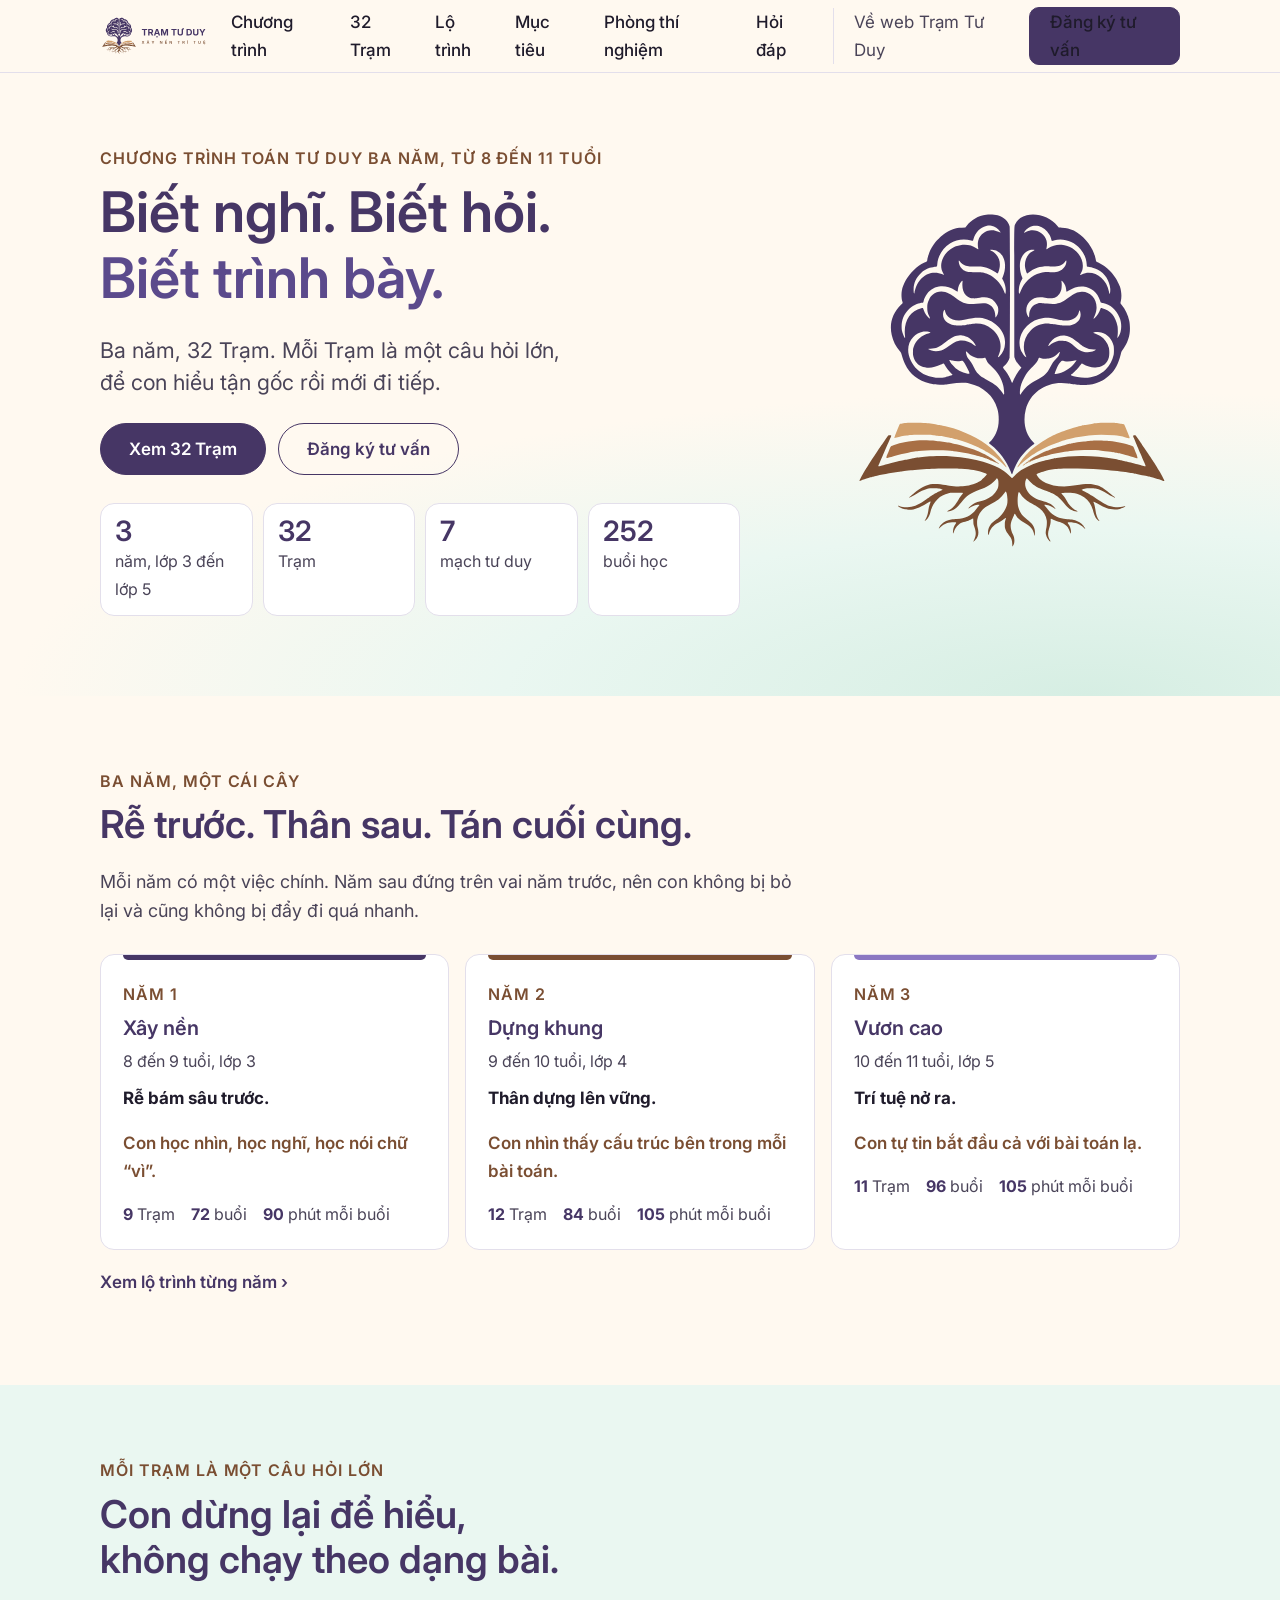
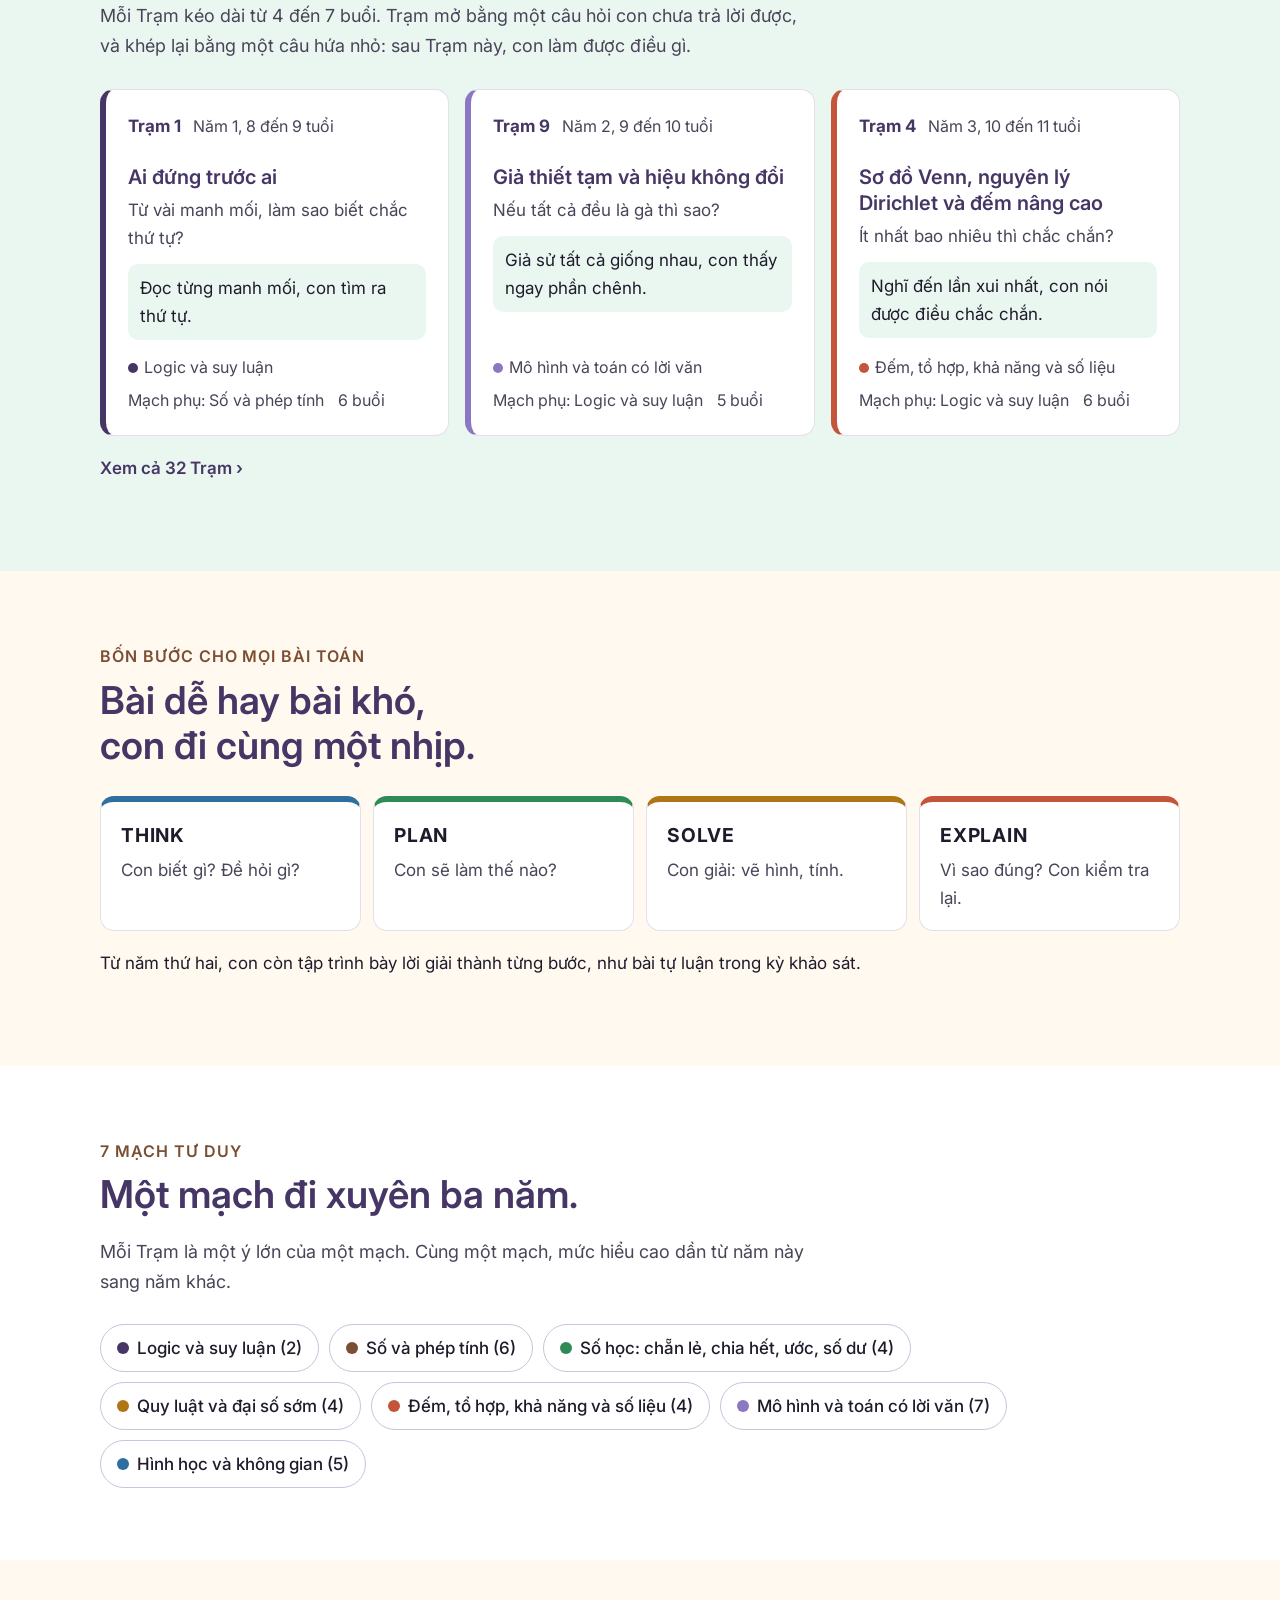
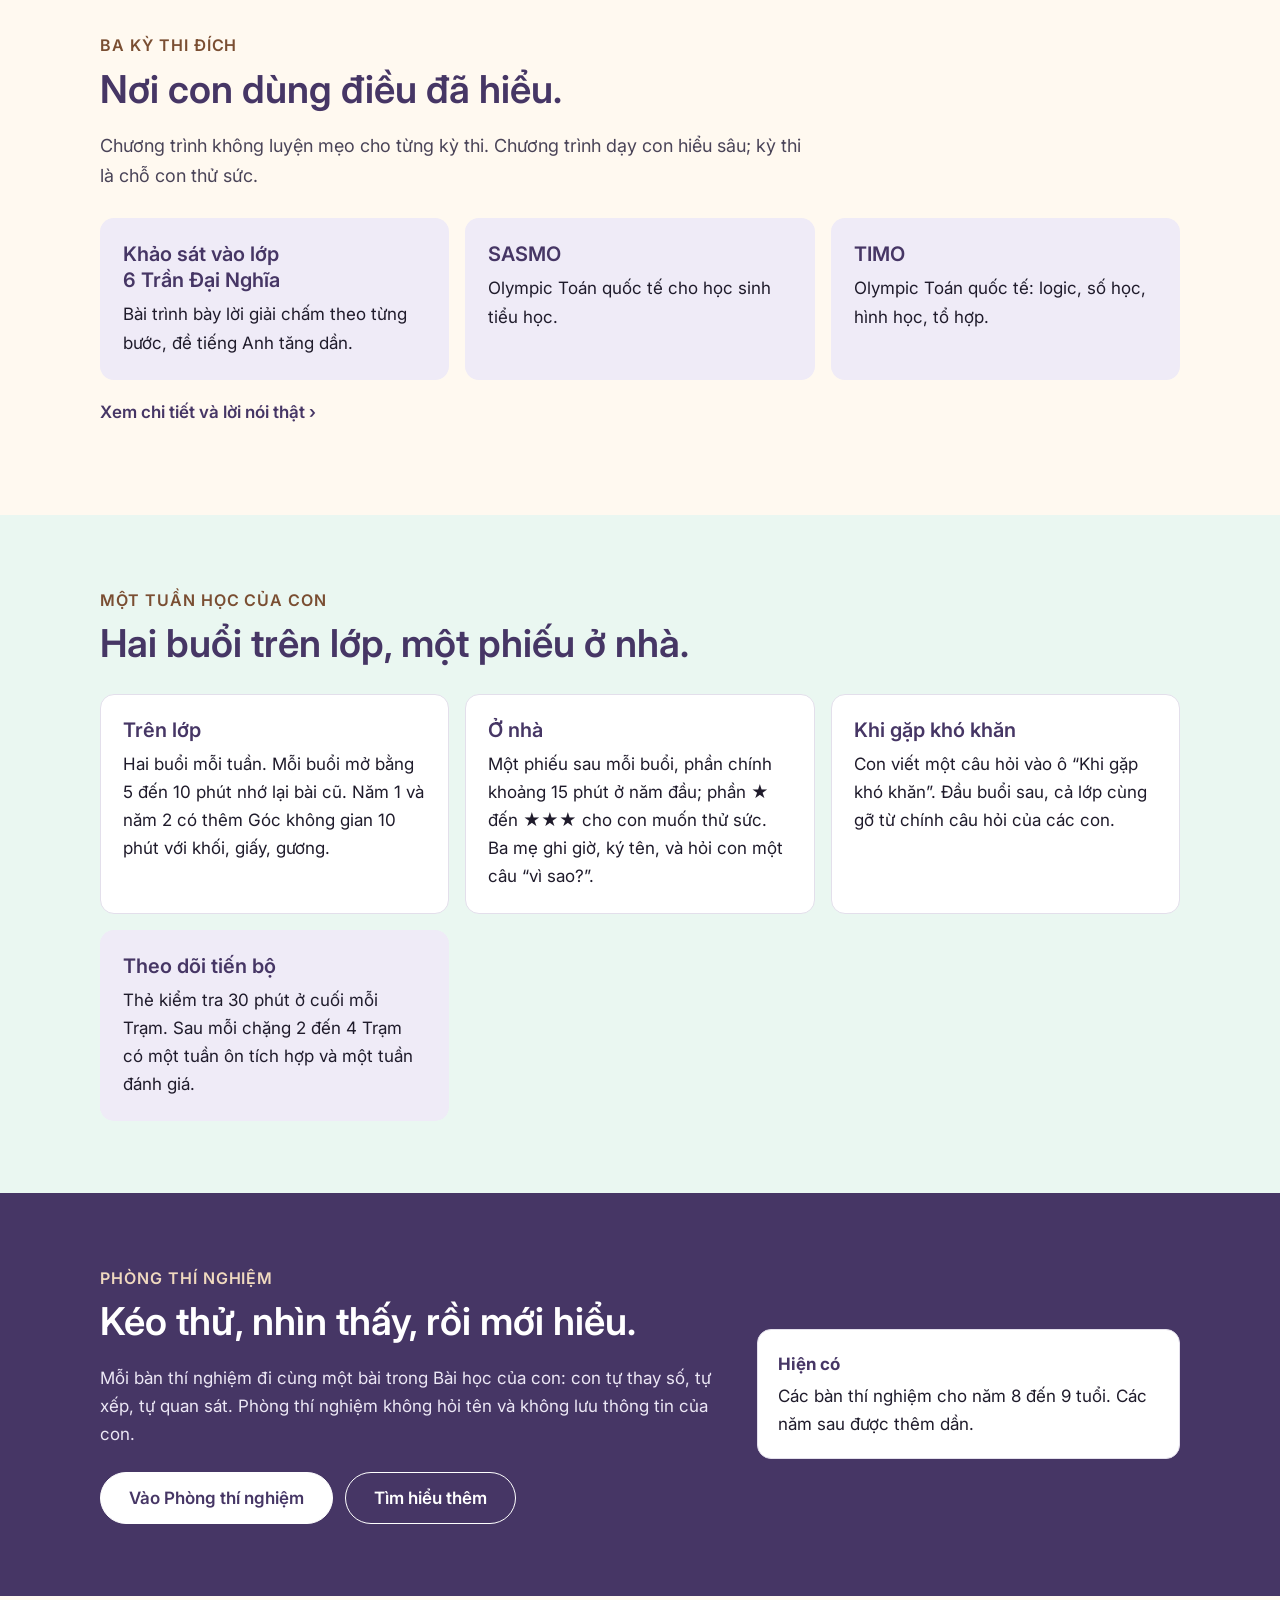
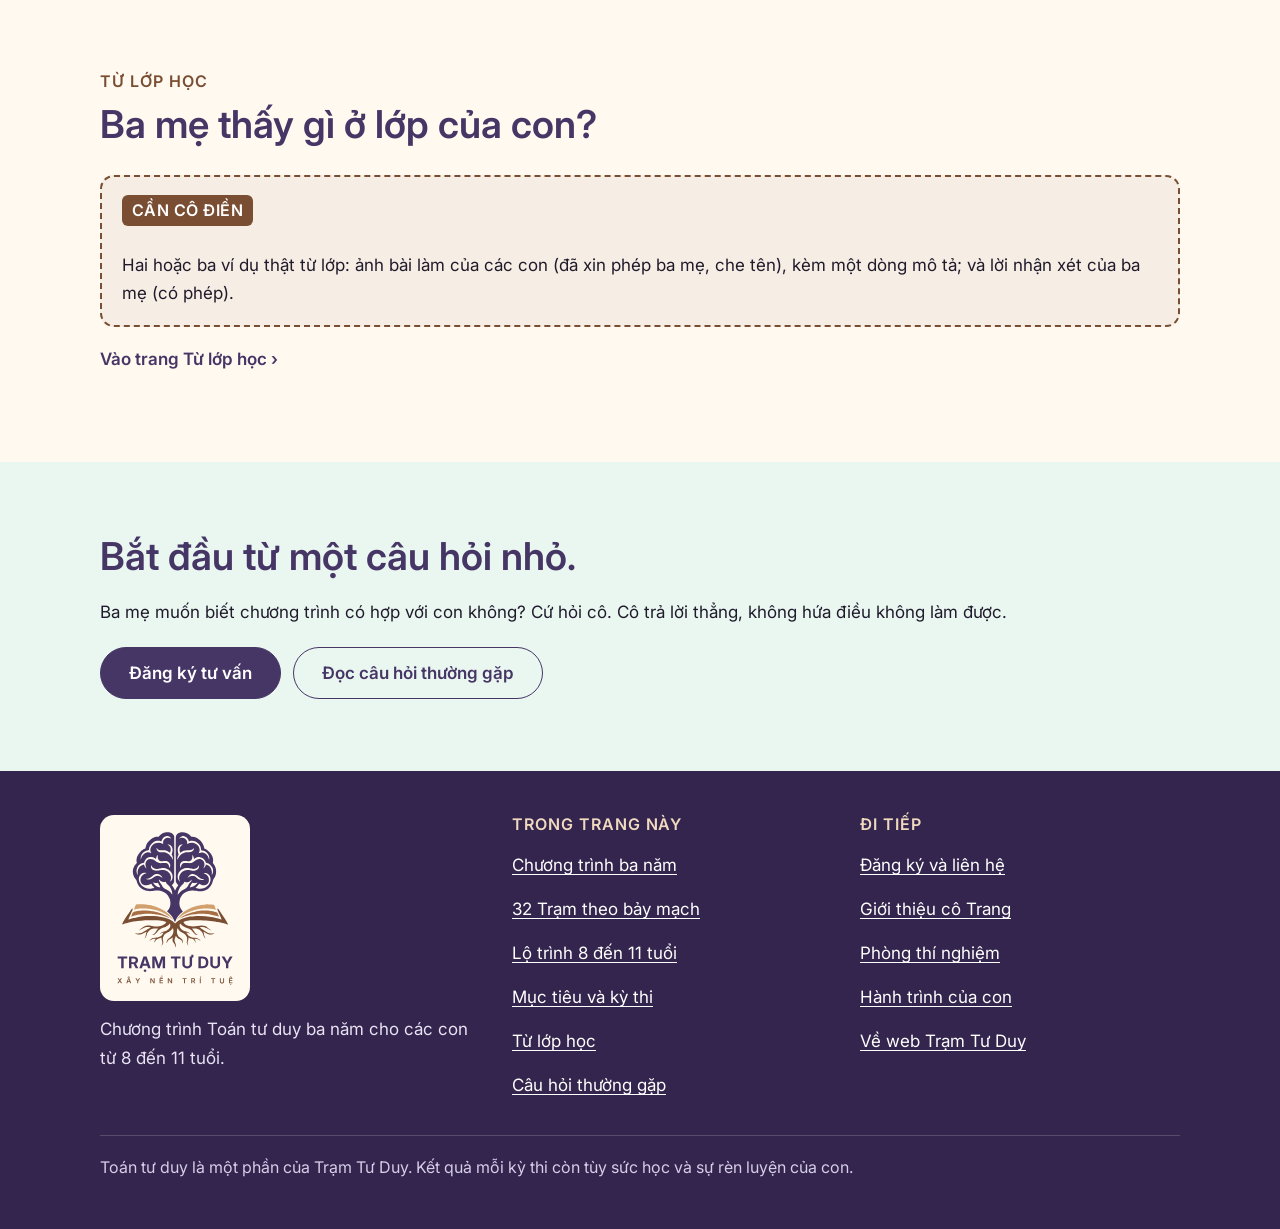
==== index.html @ e6da0e2d "Dựng site tĩnh 14 trang từ dữ liệu Mục lục 9.2, ảnh chia sẻ riêng từng trang Co-Authored-By: Claude " ====
<!doctype html>
<html lang="vi">
<head>
<meta charset="utf-8">
<meta name="viewport" content="width=device-width, initial-scale=1">
<title>Toán tư duy ba năm · Trạm Tư Duy</title>
<meta name="description" content="Chương trình Toán tư duy ba năm cho các con từ 8 đến 11 tuổi: 32 Trạm, 7 mạch tư duy, 252 buổi học. Biết nghĩ, biết hỏi, biết trình bày.">
<link rel="canonical" href="https://toan.tramtuduy.org/">
<meta property="og:type" content="website">
<meta property="og:site_name" content="Trạm Tư Duy · Toán tư duy">
<meta property="og:locale" content="vi_VN">
<meta property="og:title" content="Toán tư duy ba năm · Trạm Tư Duy">
<meta property="og:description" content="Chương trình Toán tư duy ba năm cho các con từ 8 đến 11 tuổi: 32 Trạm, 7 mạch tư duy, 252 buổi học. Biết nghĩ, biết hỏi, biết trình bày.">
<meta property="og:url" content="https://toan.tramtuduy.org/">
<meta property="og:image" content="https://toan.tramtuduy.org/tai-san/og/trang-chu.png">
<meta property="og:image:width" content="1200">
<meta property="og:image:height" content="630">
<meta property="og:image:alt" content="Biết nghĩ. Biết hỏi. Biết trình bày.: Toán tư duy Trạm Tư Duy">
<meta name="twitter:card" content="summary_large_image">
<meta name="twitter:title" content="Toán tư duy ba năm · Trạm Tư Duy">
<meta name="twitter:description" content="Chương trình Toán tư duy ba năm cho các con từ 8 đến 11 tuổi: 32 Trạm, 7 mạch tư duy, 252 buổi học. Biết nghĩ, biết hỏi, biết trình bày.">
<meta name="twitter:image" content="https://toan.tramtuduy.org/tai-san/og/trang-chu.png">
<meta name="theme-color" content="#463665">
<link rel="icon" type="image/png" sizes="32x32" href="/tai-san/logo/bieu-tuong-32.png">
<link rel="apple-touch-icon" href="/tai-san/logo/bieu-tuong-192.png">
<link rel="preconnect" href="https://fonts.googleapis.com">
<link rel="preconnect" href="https://fonts.gstatic.com" crossorigin>
<link rel="stylesheet" href="https://fonts.googleapis.com/css2?family=Inter:wght@400;500;600&amp;display=swap" media="print" onload="this.media='all'">
<noscript><link rel="stylesheet" href="https://fonts.googleapis.com/css2?family=Inter:wght@400;500;600&amp;display=swap"></noscript>
<link rel="stylesheet" href="/tai-san/css/site.css">
<script>document.documentElement.classList.add("js")</script>
<script type="application/ld+json">{"@context": "https://schema.org", "@type": "EducationalOrganization", "name": "Trạm Tư Duy, Toán tư duy", "url": "https://toan.tramtuduy.org/", "logo": "https://toan.tramtuduy.org/tai-san/logo/bieu-tuong-512.png", "description": "Chương trình Toán tư duy ba năm cho các con từ 8 đến 11 tuổi."}</script>
</head>
<body>
<a class="bo-qua" href="#noi-dung">Bỏ qua, đến nội dung</a>
<header class="dau">
<div class="wrap dau__hang">
<a class="dau__logo" href="/" aria-label="Toán tư duy Trạm Tư Duy, về trang chủ"><img src="/tai-san/logo/logo-tram-tu-duy-ngang.svg" width="114" height="44" alt="Trạm Tư Duy, Xây nền trí tuệ"></a>
<button class="nut-menu" id="nut-menu" type="button" aria-expanded="false" aria-controls="menu">Menu</button>
<nav class="menu" id="menu" aria-label="Menu chính">
<ul>
<li><a href="/chuong-trinh/">Chương trình</a></li>
<li><a href="/32-tram/">32 Trạm</a></li>
<li><a href="/lo-trinh/">Lộ trình</a></li>
<li><a href="/muc-tieu/">Mục tiêu</a></li>
<li class="menu__khong-pc"><a href="/tu-lop-hoc/">Từ lớp học</a></li>
<li><a href="/phong-thi-nghiem/">Phòng thí nghiệm</a></li>
<li><a href="/cau-hoi/">Hỏi đáp</a></li>
<li class="menu__khong-pc"><a href="/hanh-trinh/">Hành trình của con</a></li>
<li class="menu__khong-pc"><a href="/co-trang/">Giới thiệu cô</a></li>
<li class="menu__phu"><a href="https://tramtuduy.org">Về web Trạm Tư Duy</a></li>
<li><a class="btn btn--chinh" href="/dang-ky/">Đăng ký tư vấn</a></li>
</ul>
</nav>
</div>
</header>
<main id="noi-dung">

<section class="mo"><div class="wrap mo__luoi">
<div>
<span class="nhan">Chương trình Toán tư duy ba năm, từ 8 đến 11 tuổi</span>
<h1>Biết nghĩ. Biết hỏi. <span>Biết trình bày.</span></h1>
<p class="mo__loi">Ba năm, 32 Trạm. Mỗi Trạm là một câu hỏi lớn, để con hiểu tận gốc rồi mới đi tiếp.</p>
<div class="hang-nut"><a class="btn btn--chinh" href="/32-tram/">Xem 32 Trạm</a><a class="btn btn--phu" href="/dang-ky/">Đăng ký tư vấn</a></div>
<ul class="so-chip">
<li><b>3</b><span>năm, lớp 3 đến lớp 5</span></li>
<li><b>32</b><span>Trạm</span></li>
<li><b>7</b><span>mạch tư duy</span></li>
<li><b>252</b><span>buổi học</span></li>
</ul>
</div>
<div class="mo__cay"><img src="/tai-san/logo/bieu-tuong-tram-tu-duy.svg" width="240" height="260" alt="Biểu tượng Trạm Tư Duy: quyển vở mở, rễ, thân cây và bộ não ở tán cây"></div>
</div></section>

<section class="khoi"><div class="wrap">
<div class="khoi__dau"><span class="nhan">Ba năm, một cái cây</span><h2>Rễ trước. Thân sau. Tán cuối cùng.</h2><p>Mỗi năm có một việc chính. Năm sau đứng trên vai năm trước, nên con không bị bỏ lại và cũng không bị đẩy đi quá nhanh.</p></div>
<div class="luoi luoi--3"><article class="the nam nam--1">
<span class="nhan">Năm 1</span>
<h3>Xây nền</h3>
<p class="nam__tuoi">8 đến 9 tuổi, lớp 3</p>
<p><b>Rễ bám sâu trước.</b></p>
<p class="nam__loi">Con học nhìn, học nghĩ, học nói chữ “vì”.</p>
<ul class="nam__so"><li><b>9</b> Trạm</li><li><b>72</b> buổi</li><li><b>90</b> phút mỗi buổi</li></ul>
</article><article class="the nam nam--2">
<span class="nhan">Năm 2</span>
<h3>Dựng khung</h3>
<p class="nam__tuoi">9 đến 10 tuổi, lớp 4</p>
<p><b>Thân dựng lên vững.</b></p>
<p class="nam__loi">Con nhìn thấy cấu trúc bên trong mỗi bài toán.</p>
<ul class="nam__so"><li><b>12</b> Trạm</li><li><b>84</b> buổi</li><li><b>105</b> phút mỗi buổi</li></ul>
</article><article class="the nam nam--3">
<span class="nhan">Năm 3</span>
<h3>Vươn cao</h3>
<p class="nam__tuoi">10 đến 11 tuổi, lớp 5</p>
<p><b>Trí tuệ nở ra.</b></p>
<p class="nam__loi">Con tự tin bắt đầu cả với bài toán lạ.</p>
<ul class="nam__so"><li><b>11</b> Trạm</li><li><b>96</b> buổi</li><li><b>105</b> phút mỗi buổi</li></ul>
</article></div>
<p style="margin-top:18px"><a class="lien-ket-mui" href="/lo-trinh/">Xem lộ trình từng năm</a></p>
</div></section>

<section class="khoi khoi--bac-ha"><div class="wrap">
<div class="khoi__dau"><span class="nhan">Mỗi Trạm là một câu hỏi lớn</span><h2>Con dừng lại để hiểu, không chạy theo dạng bài.</h2><p>Mỗi Trạm kéo dài từ 4 đến 7 buổi. Trạm mở bằng một câu hỏi con chưa trả lời được, và khép lại bằng một câu hứa nhỏ: sau Trạm này, con làm được điều gì.</p></div>
<div class="luoi luoi--3"><article class="the tram c-LG" id="nam1-tram1">
<p class="tram__dau"><b>Trạm 1</b><span>Năm 1, 8 đến 9 tuổi</span></p>
<h3>Ai đứng trước ai</h3>
<p class="tram__hoi">Từ vài manh mối, làm sao biết chắc thứ tự?</p>
<p class="tram__hua">Đọc từng manh mối, con tìm ra thứ tự.</p>
<div class="tram__chan"><i class="c-LG">Logic và suy luận</i><span>Mạch phụ: Số và phép tính</span><span>6 buổi</span></div>
</article><article class="the tram c-MH" id="nam2-tram9">
<p class="tram__dau"><b>Trạm 9</b><span>Năm 2, 9 đến 10 tuổi</span></p>
<h3>Giả thiết tạm và hiệu không đổi</h3>
<p class="tram__hoi">Nếu tất cả đều là gà thì sao?</p>
<p class="tram__hua">Giả sử tất cả giống nhau, con thấy ngay phần chênh.</p>
<div class="tram__chan"><i class="c-MH">Mô hình và toán có lời văn</i><span>Mạch phụ: Logic và suy luận</span><span>5 buổi</span></div>
</article><article class="the tram c-DT" id="nam3-tram4">
<p class="tram__dau"><b>Trạm 4</b><span>Năm 3, 10 đến 11 tuổi</span></p>
<h3>Sơ đồ Venn, nguyên lý Dirichlet và đếm nâng cao</h3>
<p class="tram__hoi">Ít nhất bao nhiêu thì chắc chắn?</p>
<p class="tram__hua">Nghĩ đến lần xui nhất, con nói được điều chắc chắn.</p>
<div class="tram__chan"><i class="c-DT">Đếm, tổ hợp, khả năng và số liệu</i><span>Mạch phụ: Logic và suy luận</span><span>6 buổi</span></div>
</article></div>
<p style="margin-top:18px"><a class="lien-ket-mui" href="/32-tram/">Xem cả 32 Trạm</a></p>
</div></section>

<section class="khoi"><div class="wrap">
<div class="khoi__dau"><span class="nhan">Bốn bước cho mọi bài toán</span><h2>Bài dễ hay bài khó, con đi cùng một nhịp.</h2></div>
<ul class="buoc">
<li class="b-think"><b>THINK</b><span>Con biết gì? Đề hỏi gì?</span></li>
<li class="b-plan"><b>PLAN</b><span>Con sẽ làm thế nào?</span></li>
<li class="b-solve"><b>SOLVE</b><span>Con giải: vẽ hình, tính.</span></li>
<li class="b-explain"><b>EXPLAIN</b><span>Vì sao đúng? Con kiểm tra lại.</span></li>
</ul>
<p style="margin-top:18px" class="noi-dung">Từ năm thứ hai, con còn tập trình bày lời giải thành từng bước, như bài tự luận trong kỳ khảo sát.</p>
</div></section>

<section class="khoi khoi--trang"><div class="wrap">
<div class="khoi__dau"><span class="nhan">7 mạch tư duy</span><h2>Một mạch đi xuyên ba năm.</h2><p>Mỗi Trạm là một ý lớn của một mạch. Cùng một mạch, mức hiểu cao dần từ năm này sang năm khác.</p></div>
<ul class="mach-hang"><li><a class="chip c-LG" href="/32-tram/#mach-LG">Logic và suy luận (2)</a></li><li><a class="chip c-SO" href="/32-tram/#mach-SO">Số và phép tính (6)</a></li><li><a class="chip c-SH" href="/32-tram/#mach-SH">Số học: chẵn lẻ, chia hết, ước, số dư (4)</a></li><li><a class="chip c-QL" href="/32-tram/#mach-QL">Quy luật và đại số sớm (4)</a></li><li><a class="chip c-DT" href="/32-tram/#mach-DT">Đếm, tổ hợp, khả năng và số liệu (4)</a></li><li><a class="chip c-MH" href="/32-tram/#mach-MH">Mô hình và toán có lời văn (7)</a></li><li><a class="chip c-HH" href="/32-tram/#mach-HH">Hình học và không gian (5)</a></li></ul>
</div></section>

<section class="khoi"><div class="wrap">
<div class="khoi__dau"><span class="nhan">Ba kỳ thi đích</span><h2>Nơi con dùng điều đã hiểu.</h2><p>Chương trình không luyện mẹo cho từng kỳ thi. Chương trình dạy con hiểu sâu; kỳ thi là chỗ con thử sức.</p></div>
<div class="luoi luoi--3"><div class="the the--nen"><h3>Khảo sát vào lớp 6 Trần Đại Nghĩa</h3><p>Bài trình bày lời giải chấm theo từng bước, đề tiếng Anh tăng dần.</p></div><div class="the the--nen"><h3>SASMO</h3><p>Olympic Toán quốc tế cho học sinh tiểu học.</p></div><div class="the the--nen"><h3>TIMO</h3><p>Olympic Toán quốc tế: logic, số học, hình học, tổ hợp.</p></div></div>
<p style="margin-top:18px"><a class="lien-ket-mui" href="/muc-tieu/">Xem chi tiết và lời nói thật</a></p>
</div></section>

<section class="khoi khoi--bac-ha"><div class="wrap">
<div class="khoi__dau"><span class="nhan">Một tuần học của con</span><h2>Hai buổi trên lớp, một phiếu ở nhà.</h2></div>
<div class="luoi luoi--3">
<div class="the"><h3>Trên lớp</h3><p>Hai buổi mỗi tuần. Mỗi buổi mở bằng 5 đến 10 phút nhớ lại bài cũ. Năm 1 và năm 2 có thêm Góc không gian 10 phút với khối, giấy, gương.</p></div>
<div class="the"><h3>Ở nhà</h3><p>Một phiếu sau mỗi buổi, phần chính khoảng 15 phút ở năm đầu; phần ★ đến ★★★ cho con muốn thử sức. Ba mẹ ghi giờ, ký tên, và hỏi con một câu “vì sao?”.</p></div>
<div class="the"><h3>Khi gặp khó khăn</h3><p>Con viết một câu hỏi vào ô “Khi gặp khó khăn”. Đầu buổi sau, cả lớp cùng gỡ từ chính câu hỏi của các con.</p></div>
<div class="the the--nen"><h3>Theo dõi tiến bộ</h3><p>Thẻ kiểm tra 30 phút ở cuối mỗi Trạm. Sau mỗi chặng 2 đến 4 Trạm có một tuần ôn tích hợp và một tuần đánh giá.</p></div>
</div>
</div></section>

<section class="khoi khoi--tim"><div class="wrap lab-khoi">
<div>
<span class="nhan">Phòng thí nghiệm</span>
<h2>Kéo thử, nhìn thấy, rồi mới hiểu.</h2>
<p>Mỗi bàn thí nghiệm đi cùng một bài trong Bài học của con: con tự thay số, tự xếp, tự quan sát. Phòng thí nghiệm không hỏi tên và không lưu thông tin của con.</p>
<div class="hang-nut"><a class="btn btn--sang" href="https://lab.tramtuduy.org">Vào Phòng thí nghiệm</a><a class="btn btn--phu" style="color:#fff;border-color:#fff" href="/phong-thi-nghiem/">Tìm hiểu thêm</a></div>
</div>
<div class="lab-thung"><b>Hiện có</b>Các bàn thí nghiệm cho năm 8 đến 9 tuổi. Các năm sau được thêm dần.</div>
</div></section>

<section class="khoi"><div class="wrap">
<div class="khoi__dau"><span class="nhan">Từ lớp học</span><h2>Ba mẹ thấy gì ở lớp của con?</h2></div>
<div class="cho" data-can-co-dien="vi_du_lop_trang_chu"><p><b class="cho__nhan">CẦN CÔ ĐIỀN</b></p><p>Hai hoặc ba ví dụ thật từ lớp: ảnh bài làm của các con (đã xin phép ba mẹ, che tên), kèm một dòng mô tả; và lời nhận xét của ba mẹ (có phép).</p></div>
<p style="margin-top:18px"><a class="lien-ket-mui" href="/tu-lop-hoc/">Vào trang Từ lớp học</a></p>
</div></section>

<section class="khoi khoi--bac-ha"><div class="wrap keu">
<h2>Bắt đầu từ một câu hỏi nhỏ.</h2>
<p class="noi-dung">Ba mẹ muốn biết chương trình có hợp với con không? Cứ hỏi cô. Cô trả lời thẳng, không hứa điều không làm được.</p>
<div class="hang-nut"><a class="btn btn--chinh" href="/dang-ky/">Đăng ký tư vấn</a><a class="btn btn--phu" href="/cau-hoi/">Đọc câu hỏi thường gặp</a></div>
</div></section>

</main>
<footer class="chan">
<div class="wrap">
<div class="chan__luoi">
<div>
<a class="chan__logo" href="/" aria-label="Về trang chủ"><img src="/tai-san/logo/logo-tram-tu-duy-doc.svg" width="126" height="163" alt="Trạm Tư Duy, Xây nền trí tuệ"></a>
<p style="margin-top:14px">Chương trình Toán tư duy ba năm cho các con từ 8 đến 11 tuổi.</p>
</div>
<div>
<h2>Trong trang này</h2>
<ul>
<li><a href="/chuong-trinh/">Chương trình ba năm</a></li>
<li><a href="/32-tram/">32 Trạm theo bảy mạch</a></li>
<li><a href="/lo-trinh/">Lộ trình 8 đến 11 tuổi</a></li>
<li><a href="/muc-tieu/">Mục tiêu và kỳ thi</a></li>
<li><a href="/tu-lop-hoc/">Từ lớp học</a></li>
<li><a href="/cau-hoi/">Câu hỏi thường gặp</a></li>
</ul>
</div>
<div>
<h2>Đi tiếp</h2>
<ul>
<li><a href="/dang-ky/">Đăng ký và liên hệ</a></li>
<li><a href="/co-trang/">Giới thiệu cô Trang</a></li>
<li><a href="/phong-thi-nghiem/">Phòng thí nghiệm</a></li>
<li><a href="/hanh-trinh/">Hành trình của con</a></li>
<li><a href="https://tramtuduy.org">Về web Trạm Tư Duy</a></li>
</ul>
</div>
</div>
<p class="chan__nho">Toán tư duy là một phần của Trạm Tư Duy. Kết quả mỗi kỳ thi còn tùy sức học và sự rèn luyện của con.</p>
</div>
</footer>
<script src="/tai-san/js/site.js" defer></script>
</body>
</html>
---- tai-san/css/site.css ----
/* Web Toán tư duy, Trạm Tư Duy. Điện thoại trước, nới ra cho máy tính.
   Không có chữ nào dưới 16 px. Màu theo bộ nhận diện Bản 2 (19/11/2026). */

:root {
  --tim: #463665;
  --tim-dam: #33254d;
  --tim-nhat: #8b77c2;
  --tim-nen: #efebf7;
  --dat: #7a4e32;
  --dat-nen: #f6ede4;
  --cat: #d2a06c;
  --bac-ha: #eaf7f1;
  --bac-ha-dam: #d6eee3;
  --kem: #fff9f0;
  --trang: #ffffff;
  --chu: #1f1b2b;
  --chu-phu: #4a4458;
  --chu-mo: #6a6478;
  --vien: #e3dfeb;
  --vien-dam: #cbc4da;
  --be: 14px;
  --rong: 1120px;
  --le: 20px;
  --phong: -apple-system, BlinkMacSystemFont, "Inter", "Segoe UI", Roboto, sans-serif;
  /* bảy mạch: chấm màu luôn đi kèm chữ */
  --m-LG: #463665; --m-SO: #7a4e32; --m-SH: #2e8b57; --m-QL: #b07514;
  --m-DT: #c4553a; --m-MH: #8b77c2; --m-HH: #2f6f9f;
}

*, *::before, *::after { box-sizing: border-box; }
html { -webkit-text-size-adjust: 100%; scroll-padding-top: 76px; }
body {
  margin: 0; background: var(--kem); color: var(--chu);
  font-family: var(--phong); font-size: 1.0625rem; line-height: 1.65;
  -webkit-font-smoothing: antialiased; overflow-wrap: break-word;
}
@media (prefers-reduced-motion: no-preference) { html { scroll-behavior: smooth; } }

img, svg { max-width: 100%; height: auto; }
a { color: var(--tim); text-underline-offset: 3px; }
a:hover { color: var(--tim-dam); }
:focus-visible { outline: 3px solid var(--tim-nhat); outline-offset: 3px; border-radius: 6px; }
h1, h2, h3, h4 { color: var(--tim); font-weight: 600; line-height: 1.18; margin: 0 0 .5em; text-wrap: balance; }
h1 { font-size: clamp(2.1rem, 1.5rem + 3vw, 3.5rem); }
h2 { font-size: clamp(1.6rem, 1.25rem + 1.6vw, 2.4rem); }
h3 { font-size: 1.25rem; line-height: 1.3; }
p { margin: 0 0 1em; }
ul, ol { padding-left: 1.2em; margin: 0 0 1em; }
.wrap { width: 100%; max-width: var(--rong); margin-inline: auto; padding-inline: var(--le); }
.nho { font-size: 1rem; color: var(--chu-phu); }
.nhan { display: block; font-size: 1rem; font-weight: 600; letter-spacing: .06em; text-transform: uppercase; color: var(--dat); margin-bottom: .5rem; }
.an-thi-giac { position: absolute; width: 1px; height: 1px; overflow: hidden; clip: rect(0 0 0 0); white-space: nowrap; }
.bo-qua { position: absolute; left: 12px; top: -60px; background: var(--tim); color: #fff; padding: 10px 16px; border-radius: 8px; z-index: 100; }
.bo-qua:focus { top: 12px; color: #fff; }

/* ===== Đầu trang ===== */
.dau { position: sticky; top: 0; z-index: 50; background: rgba(255, 249, 240, .96); border-bottom: 1px solid var(--vien); backdrop-filter: saturate(1.4) blur(8px); }
.dau__hang { display: flex; align-items: center; justify-content: space-between; gap: 12px; min-height: 64px; }
.dau__logo { display: inline-flex; align-items: center; min-height: 48px; }
.dau__logo img { display: block; height: 44px; width: auto; }
.nut-menu { display: none; font: inherit; font-weight: 600; color: var(--tim); background: transparent; border: 1.5px solid var(--tim); border-radius: 999px; min-height: 48px; padding: 0 20px; cursor: pointer; }
.nut-menu[aria-expanded="true"] { background: var(--tim-nen); }
.menu { padding: 8px 0 20px; }
.menu ul { list-style: none; margin: 0; padding: 0; display: grid; gap: 2px; }
.menu a { display: flex; align-items: center; min-height: 48px; padding: 0 12px; border-radius: 10px; text-decoration: none; font-weight: 500; color: var(--chu); }
.menu a:hover, .menu a[aria-current="page"] { background: var(--tim-nen); color: var(--tim); }
.menu .menu__phu { margin-top: 10px; padding-top: 10px; border-top: 1px solid var(--vien); }
.menu .menu__phu a { color: var(--chu-phu); font-weight: 400; }
.menu .btn { width: 100%; margin-top: 10px; }
.js .nut-menu { display: inline-flex; align-items: center; }
.js .menu[hidden] { display: none; }
.dau__hang { flex-wrap: wrap; }
.menu { flex-basis: 100%; }
@media (min-width: 1040px) {
  .js .nut-menu { display: none; }
  .dau__hang { min-height: 72px; flex-wrap: nowrap; }
  .js .menu[hidden] { display: block; }
  .menu { padding: 0; flex: 1; flex-basis: auto; }
  .menu ul { display: flex; align-items: center; justify-content: flex-end; gap: 2px; }
  .menu a { min-height: 44px; padding: 0 12px; }
  .menu .menu__phu { margin: 0 0 0 8px; padding: 0 0 0 8px; border-top: 0; border-left: 1px solid var(--vien); }
  .menu .menu__khong-pc { display: none; }
  .menu .btn { width: auto; margin: 0 0 0 8px; min-height: 44px; padding: 0 20px; }
}

/* ===== Nút ===== */
.btn { display: inline-flex; align-items: center; justify-content: center; gap: 8px; min-height: 52px; padding: 0 28px; border-radius: 999px; border: 1.5px solid var(--tim); font: inherit; font-weight: 600; text-decoration: none; cursor: pointer; transition: background-color .16s ease, transform .12s ease; }
.btn--chinh { background: var(--tim); color: #fff; }
.btn--chinh:hover { background: var(--tim-dam); color: #fff; }
.btn--phu { background: transparent; color: var(--tim); }
.btn--phu:hover { background: var(--tim-nen); }
.btn--sang { background: #fff; color: var(--tim); border-color: #fff; }
.btn--sang:hover { background: var(--tim-nen); }
.btn:active { transform: scale(.98); }
.hang-nut { display: flex; flex-wrap: wrap; gap: 12px; margin-top: 1.5rem; }
.lien-ket-mui { font-weight: 600; text-decoration: none; }
.lien-ket-mui::after { content: " ›"; }
.lien-ket-mui:hover { text-decoration: underline; }

/* ===== Mở đầu ===== */
.mo { position: relative; overflow: hidden; padding: 40px 0 48px; background:
  radial-gradient(120% 70% at 85% 100%, var(--bac-ha-dam) 0, var(--bac-ha) 38%, rgba(234,247,241,0) 70%), var(--kem); }
.mo__luoi { display: grid; gap: 28px; align-items: center; }
.mo h1 { margin-bottom: .4em; }
.mo h1 span { display: block; color: #5b4a8c; }
.mo__loi { font-size: clamp(1.125rem, 1.05rem + .5vw, 1.35rem); line-height: 1.5; color: var(--chu-phu); max-width: 36ch; }
.mo__cay { justify-self: center; width: min(46vw, 210px); }
.mo__cay img { display: block; width: 100%; }
@media (min-width: 760px) {
  .mo { padding: 72px 0 80px; }
  .mo__luoi { grid-template-columns: 1.35fr .65fr; gap: 48px; }
  .mo__cay { width: min(100%, 320px); }
}
.so-chip { display: grid; grid-template-columns: repeat(2, 1fr); gap: 10px; margin: 28px 0 0; padding: 0; list-style: none; }
.so-chip li { background: #fff; border: 1px solid var(--vien); border-radius: var(--be); padding: 12px 14px; }
.so-chip b { display: block; font-size: 1.75rem; line-height: 1.1; color: var(--tim); font-weight: 600; }
.so-chip span { font-size: 1rem; color: var(--chu-phu); }
@media (min-width: 760px) { .so-chip { grid-template-columns: repeat(4, 1fr); max-width: 640px; } }

/* ===== Khối nội dung ===== */
.khoi { padding: 48px 0; }
.khoi--bac-ha { background: var(--bac-ha); }
.khoi--trang { background: var(--trang); }
.khoi--tim { background: var(--tim); color: #fff; }
.khoi--tim h2, .khoi--tim h3 { color: #fff; }
.khoi--tim .nhan { color: #f0d9bf; }
.khoi--tim p { color: #ece7f5; }
.khoi__dau { max-width: 44rem; margin-bottom: 28px; }
.khoi__dau p { color: var(--chu-phu); font-size: 1.125rem; margin-bottom: 0; }
@media (min-width: 760px) { .khoi { padding: 72px 0; } }

.dau-trang { background: var(--bac-ha); padding: 40px 0 32px; border-bottom: 1px solid var(--bac-ha-dam); }
.dau-trang h1 { font-size: clamp(2rem, 1.4rem + 2.6vw, 3rem); margin-bottom: .3em; }
.dau-trang p { font-size: 1.1875rem; line-height: 1.5; color: var(--chu-phu); max-width: 44rem; margin: 0; }
.vet-banh { font-size: 1rem; margin: 0 0 14px; color: var(--chu-phu); }
.vet-banh a { color: var(--chu-phu); }

.luoi { display: grid; gap: 16px; }
@media (min-width: 640px) { .luoi--2, .luoi--3, .luoi--4 { grid-template-columns: repeat(2, 1fr); } }
@media (min-width: 1040px) { .luoi--3 { grid-template-columns: repeat(3, 1fr); } .luoi--4 { grid-template-columns: repeat(4, 1fr); } }
.the { background: #fff; border: 1px solid var(--vien); border-radius: var(--be); padding: 22px; }
.the h3 { margin-bottom: .35em; }
.the p:last-child { margin-bottom: 0; }
.the--nen { background: var(--tim-nen); border-color: transparent; }
.the--dat { background: var(--dat-nen); border-color: transparent; }
@media (prefers-reduced-motion: no-preference) {
  a.the { transition: transform .16s ease, box-shadow .16s ease; }
  a.the:hover { transform: translateY(-2px); box-shadow: 0 8px 24px rgba(70, 54, 101, .12); }
}
a.the { display: block; text-decoration: none; color: inherit; }
a.the:hover h3 { text-decoration: underline; text-underline-offset: 4px; }

/* Ba năm */
.nam { position: relative; padding-top: 26px; }
.nam::before { content: ""; position: absolute; left: 22px; right: 22px; top: 0; height: 5px; border-radius: 0 0 5px 5px; background: var(--tim); }
.nam--2::before { background: var(--dat); }
.nam--3::before { background: var(--tim-nhat); }
.nam__tuoi { font-size: 1rem; color: var(--chu-phu); margin: 0 0 .6em; }
.nam__loi { color: var(--dat); font-weight: 600; font-style: normal; margin: .2em 0 .9em; }
.nam__so { display: flex; flex-wrap: wrap; gap: 6px 16px; margin: 0; padding: 0; list-style: none; font-size: 1rem; color: var(--chu-phu); }
.nam__so b { color: var(--tim); }

/* Bốn bước */
.buoc { display: grid; gap: 12px; margin: 0; padding: 0; list-style: none; }
@media (min-width: 760px) { .buoc { grid-template-columns: repeat(4, 1fr); } }
.buoc li { background: #fff; border: 1px solid var(--vien); border-radius: var(--be); padding: 18px 20px; border-top: 6px solid var(--c, var(--tim)); }
.buoc b { display: block; font-size: 1.2rem; letter-spacing: .04em; color: var(--chu); margin-bottom: .2em; }
.buoc span { color: var(--chu-phu); }
.buoc .b-think { --c: #2f6f9f; } .buoc .b-plan { --c: #2e8b57; } .buoc .b-solve { --c: #b07514; } .buoc .b-explain { --c: #c4553a; }

/* Mạch */
.mach-hang { display: flex; flex-wrap: wrap; gap: 10px; margin: 0; padding: 0; list-style: none; }
.chip { display: inline-flex; align-items: center; gap: 8px; min-height: 48px; padding: 0 16px; border-radius: 999px; background: #fff; border: 1.5px solid var(--vien-dam); color: var(--chu); text-decoration: none; font-weight: 500; }
.chip::before { content: ""; width: 12px; height: 12px; border-radius: 50%; background: var(--c, var(--tim)); flex: none; }
a.chip:hover { background: var(--tim-nen); border-color: var(--tim); }
.chip[aria-current="true"] { background: var(--tim); border-color: var(--tim); color: #fff; }
.chip[aria-current="true"]::before { box-shadow: 0 0 0 2px #fff; }
.c-LG { --c: var(--m-LG); } .c-SO { --c: var(--m-SO); } .c-SH { --c: var(--m-SH); } .c-QL { --c: var(--m-QL); }
.c-DT { --c: var(--m-DT); } .c-MH { --c: var(--m-MH); } .c-HH { --c: var(--m-HH); }
.mach-the { border-left: 6px solid var(--c); }
.mach-the .mach-bac { margin: 0; padding: 0; list-style: none; }
.mach-the .mach-bac li { padding: 6px 0; border-top: 1px solid var(--vien); }
.mach-the .mach-bac li:first-child { border-top: 0; }
.mach-the .mach-bac b { color: var(--tim); }

/* Thẻ Trạm */
.tram { border-left: 6px solid var(--c, var(--tim)); display: flex; flex-direction: column; gap: 4px; }
.tram__dau { display: flex; flex-wrap: wrap; gap: 6px 12px; align-items: baseline; color: var(--chu-phu); font-size: 1rem; }
.tram__dau b { color: var(--tim); font-size: 1.0625rem; }
.tram h3 { margin: 4px 0 2px; }
.tram__hoi { color: var(--chu-phu); margin: 0 0 .5em; }
.tram__hua { margin: 0; padding: 10px 12px; background: var(--bac-ha); border-radius: 10px; color: var(--chu); }
.tram__chan { margin-top: auto; padding-top: 10px; display: flex; flex-wrap: wrap; gap: 6px 14px; font-size: 1rem; color: var(--chu-phu); }
.tram__chan i { font-style: normal; display: inline-flex; align-items: center; gap: 6px; }
.tram__chan i::before { content: ""; width: 10px; height: 10px; border-radius: 50%; background: var(--c, var(--tim)); }
.loc { display: grid; gap: 14px; margin-bottom: 28px; }
.loc h2 { font-size: 1.0625rem; margin: 0 0 8px; color: var(--chu-phu); font-weight: 600; letter-spacing: 0; }
.nhom-nam { margin: 36px 0 14px; display: flex; flex-wrap: wrap; align-items: baseline; gap: 4px 14px; }
.nhom-nam h2 { margin: 0; }
.nhom-nam span { color: var(--chu-phu); }
.mach-mo-ta { margin-bottom: 20px; padding: 16px 20px; background: #fff; border: 1px solid var(--vien); border-left: 6px solid var(--c); border-radius: var(--be); }
.mach-mo-ta p { margin: 0; }
.mach-mo-ta b { color: var(--tim); }

/* Dòng thời gian */
.dong { list-style: none; margin: 0; padding: 0 0 0 26px; border-left: 3px solid var(--vien-dam); display: grid; gap: 22px; }
.dong > li { position: relative; }
.dong > li::before { content: ""; position: absolute; left: -35px; top: 6px; width: 16px; height: 16px; border-radius: 50%; background: var(--tim); border: 3px solid var(--kem); }
.dong h3 { margin-bottom: .2em; }
.bang-buoi { width: 100%; border-collapse: collapse; margin: 12px 0 0; font-size: 1rem; }
.bang-buoi th, .bang-buoi td { text-align: left; padding: 10px 12px; border-bottom: 1px solid var(--vien); vertical-align: top; }
.bang-buoi th { color: var(--chu-phu); font-weight: 600; }
.bang-buoi td:last-child, .bang-buoi th:last-child { text-align: right; white-space: nowrap; }
.bang-buoi tfoot td, .bang-buoi tfoot th { font-weight: 600; color: var(--tim); border-bottom: 0; }
.bang-cuon { overflow-x: auto; }

/* Chỗ chờ cô điền */
.cho { border: 2px dashed var(--dat); background: var(--dat-nen); border-radius: var(--be); padding: 18px 20px; color: var(--chu); }
.cho b.cho__nhan { display: inline-block; background: var(--dat); color: #fff; font-size: 1rem; font-weight: 600; letter-spacing: .03em; padding: 2px 10px; border-radius: 6px; margin-bottom: 8px; }
.cho p:last-child { margin-bottom: 0; }
.cho--nho { display: inline-block; padding: 4px 12px; border-width: 1.5px; border-radius: 8px; }
.cho--nho b.cho__nhan { margin: 0 6px 0 0; }

/* Hỏi đáp */
.hoi { border: 1px solid var(--vien); background: #fff; border-radius: var(--be); margin-bottom: 10px; }
.hoi summary { cursor: pointer; list-style: none; padding: 16px 52px 16px 20px; min-height: 56px; font-weight: 600; color: var(--tim); position: relative; }
.hoi summary::-webkit-details-marker { display: none; }
.hoi summary::after { content: "+"; position: absolute; right: 20px; top: 50%; translate: 0 -50%; font-size: 1.5rem; font-weight: 400; line-height: 1; }
.hoi[open] summary::after { content: "−"; }
.hoi__tra { padding: 0 20px 16px; color: var(--chu-phu); }
.hoi__tra p:last-child { margin-bottom: 0; }

/* Kêu gọi */
.keu { text-align: left; }
.keu .hang-nut { margin-top: 1.25rem; }
.lab-khoi { display: grid; gap: 22px; align-items: center; }
@media (min-width: 760px) { .lab-khoi { grid-template-columns: 1.2fr .8fr; } }
.lab-thung { background: #fff; color: var(--chu); border-radius: var(--be); padding: 20px; border: 1px solid var(--vien); }
.lab-thung b { display: block; color: var(--tim); margin-bottom: 4px; }
.lab-thung ul { margin: 8px 0 0; }

/* Chân trang */
.chan { background: var(--tim-dam); color: #e9e3f4; padding: 44px 0 32px; margin-top: 0; }
.chan a { color: #fff; }
.chan__luoi { display: grid; gap: 28px; }
@media (min-width: 760px) { .chan__luoi { grid-template-columns: 1.2fr 1fr 1fr; } }
.chan h2 { font-size: 1rem; letter-spacing: .06em; text-transform: uppercase; color: #f0d9bf; margin-bottom: 10px; }
.chan ul { list-style: none; margin: 0; padding: 0; }
.chan li a { display: inline-flex; min-height: 44px; align-items: center; }
.chan__logo { display: block; width: 150px; background: var(--kem); border-radius: 14px; padding: 12px; }
.chan__logo img { display: block; width: 100%; }
.chan__nho { margin-top: 28px; padding-top: 18px; border-top: 1px solid rgba(255, 255, 255, .18); font-size: 1rem; color: #d6cde8; }

.noi-dung p, .noi-dung li { max-width: 46rem; }
.hai-cot { display: grid; gap: 24px; }
@media (min-width: 760px) { .hai-cot { grid-template-columns: 1fr 1fr; gap: 36px; } }
.danh-sach-tick { list-style: none; padding: 0; }
.danh-sach-tick li { position: relative; padding-left: 28px; margin-bottom: .6em; }
.danh-sach-tick li::before { content: ""; position: absolute; left: 4px; top: .55em; width: 10px; height: 10px; border-radius: 50%; background: var(--tim-nhat); }
.luu-y { border-left: 6px solid var(--dat); background: var(--dat-nen); padding: 14px 18px; border-radius: 0 var(--be) var(--be) 0; }
.luu-y p:last-child { margin: 0; }
.chua-co-so { color: var(--chu-phu); }

@media print { .dau, .chan, .nut-menu { display: none; } body { background: #fff; } }
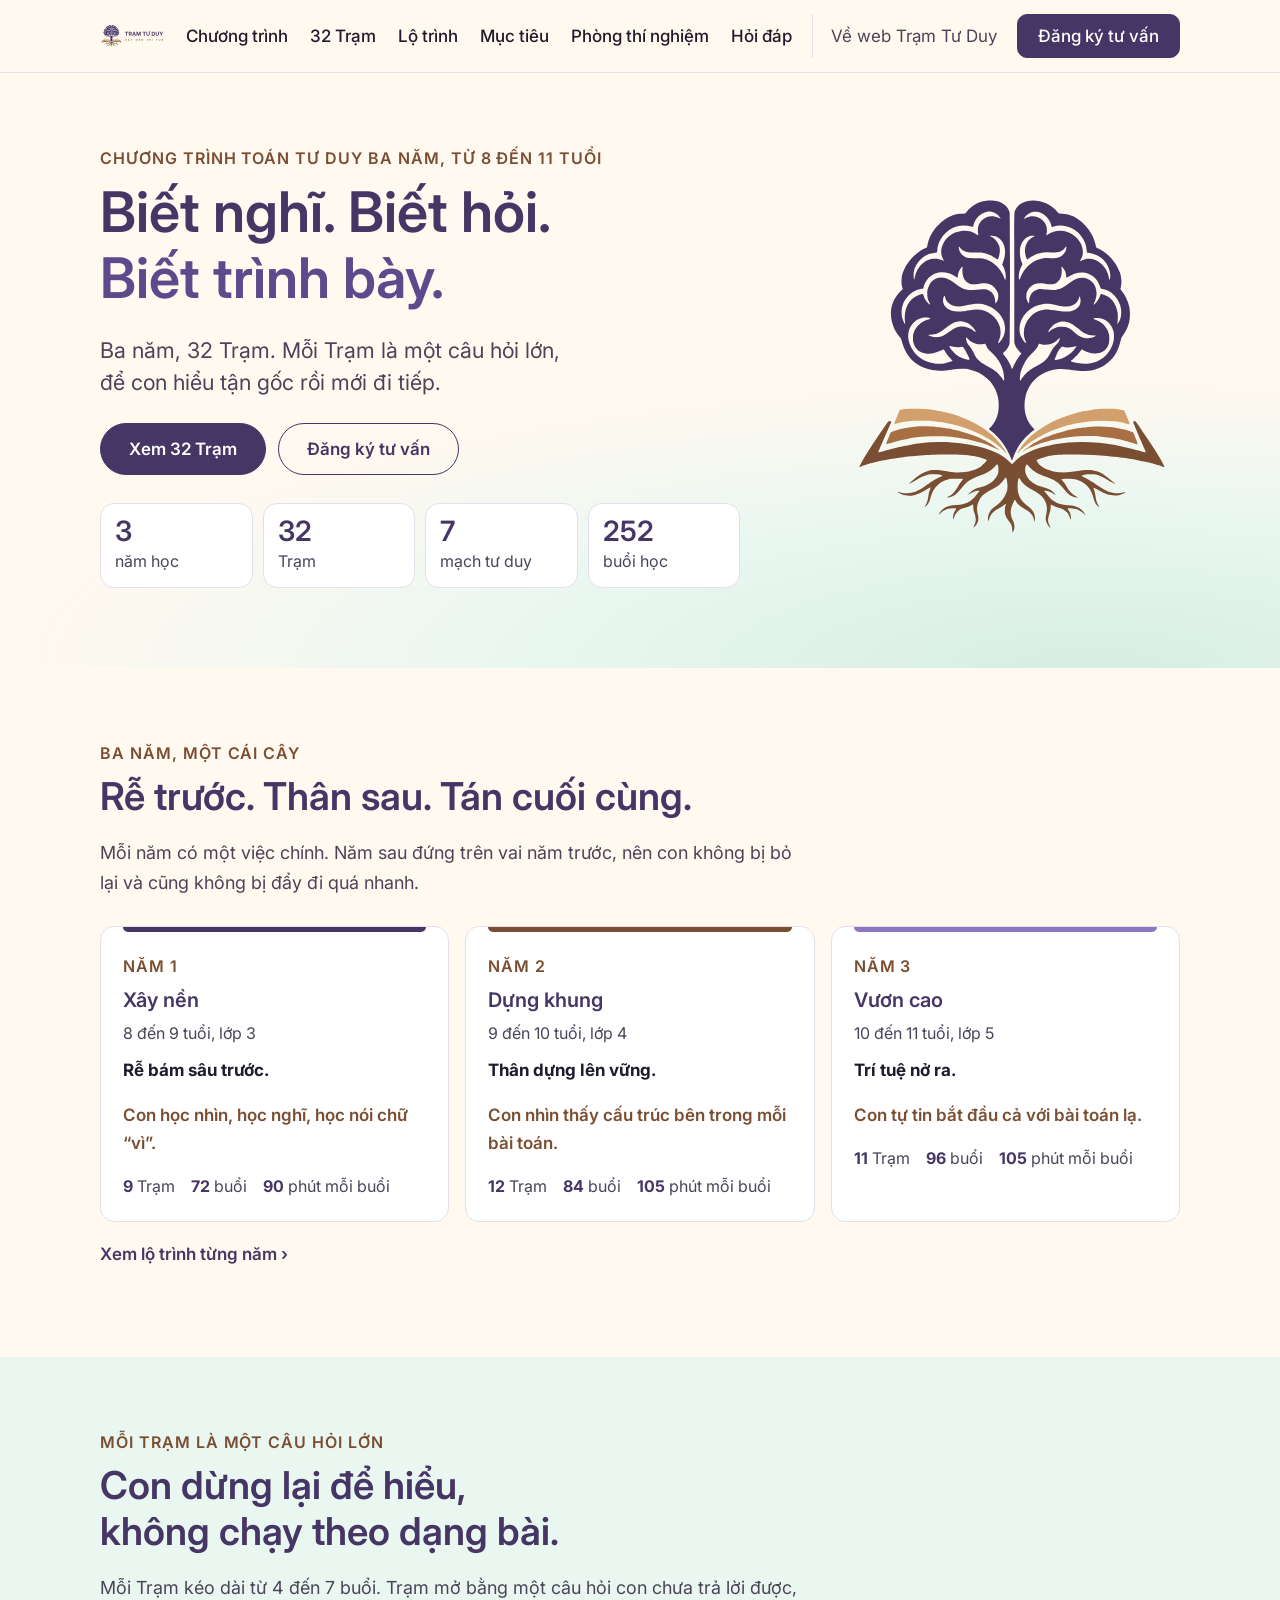
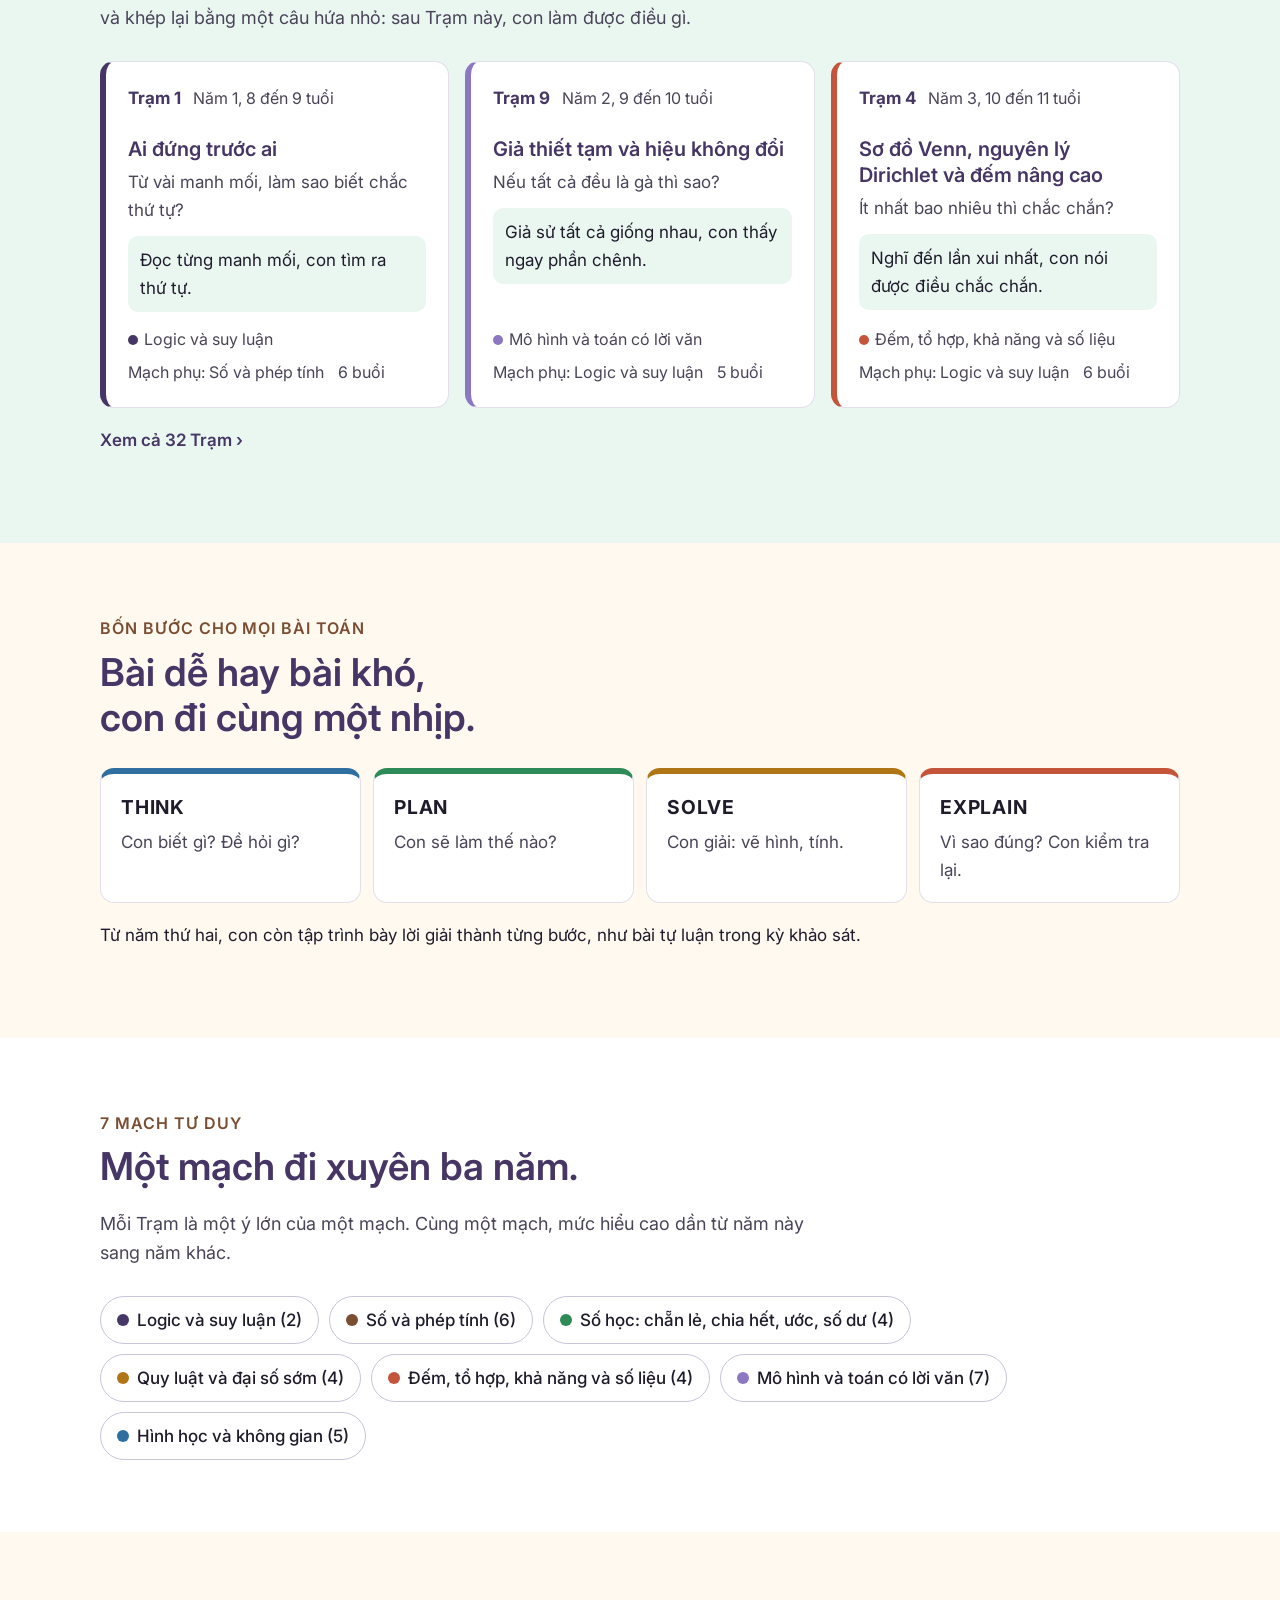
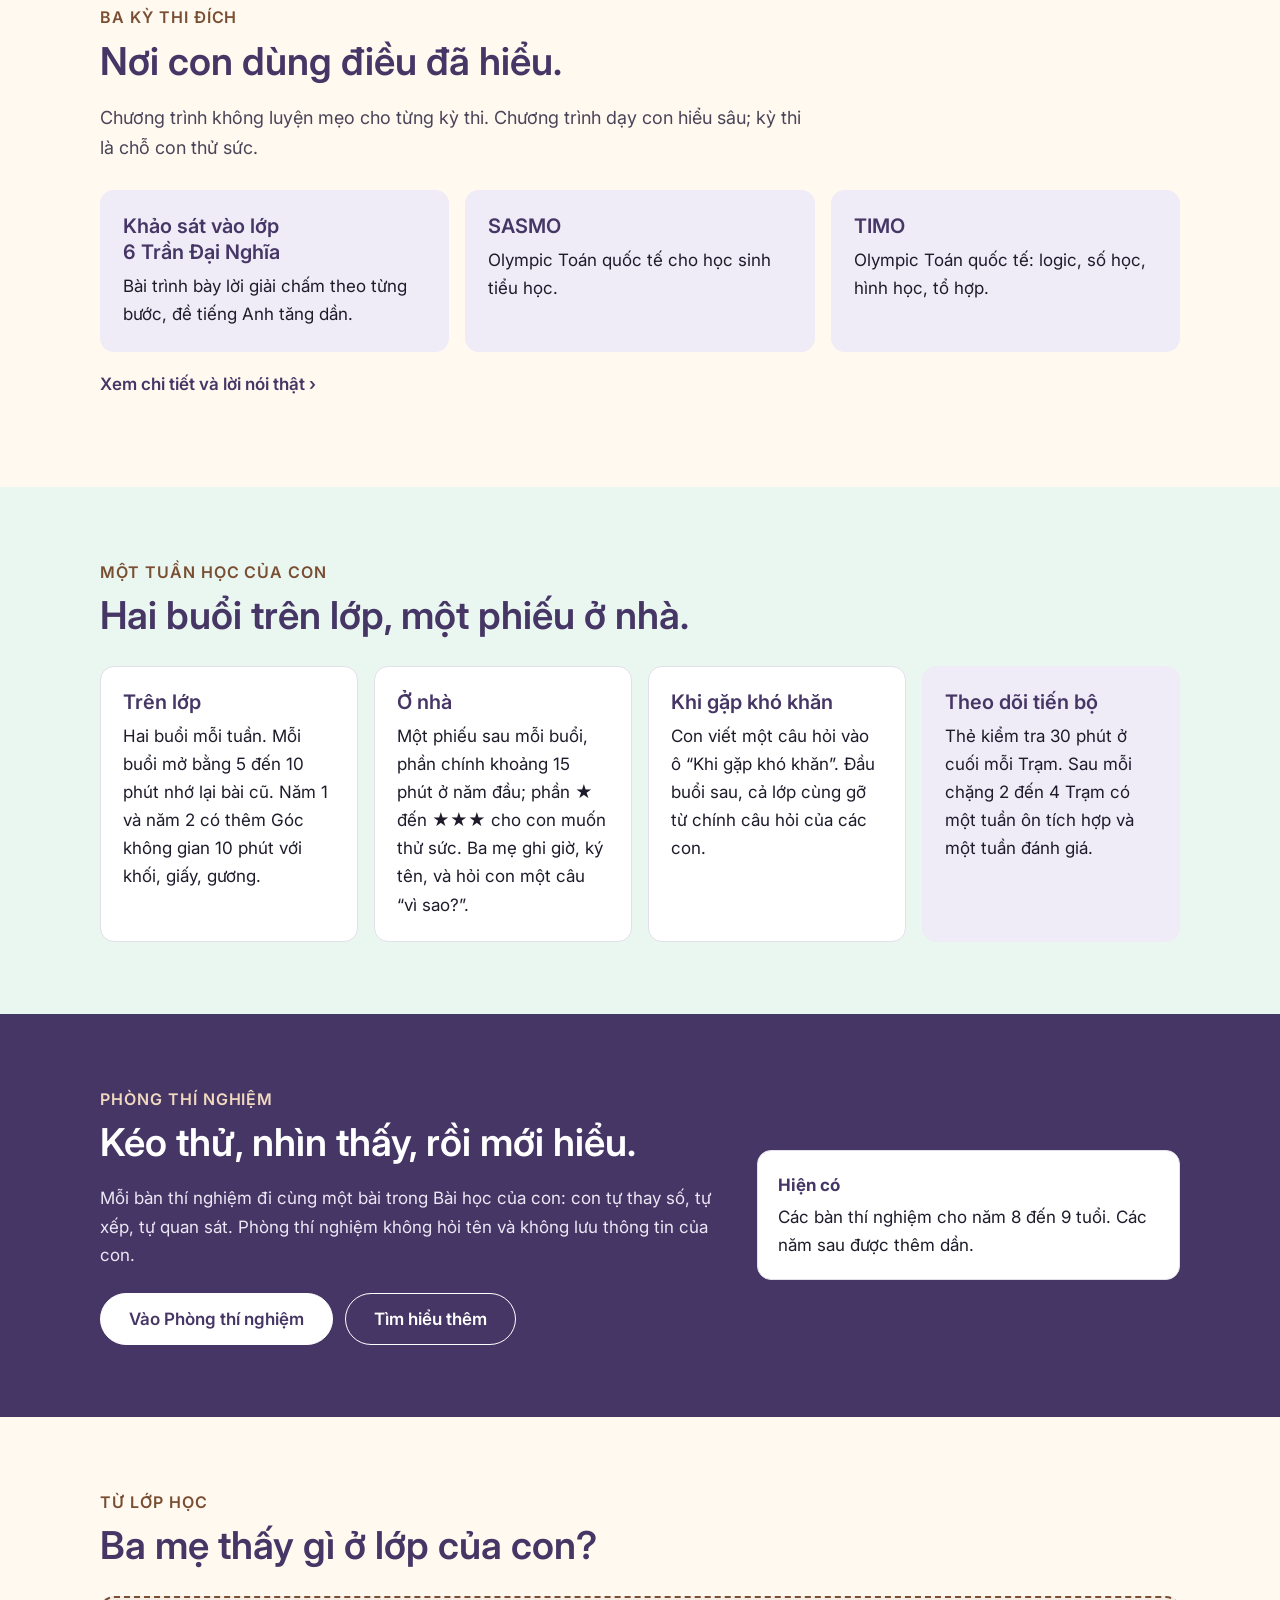
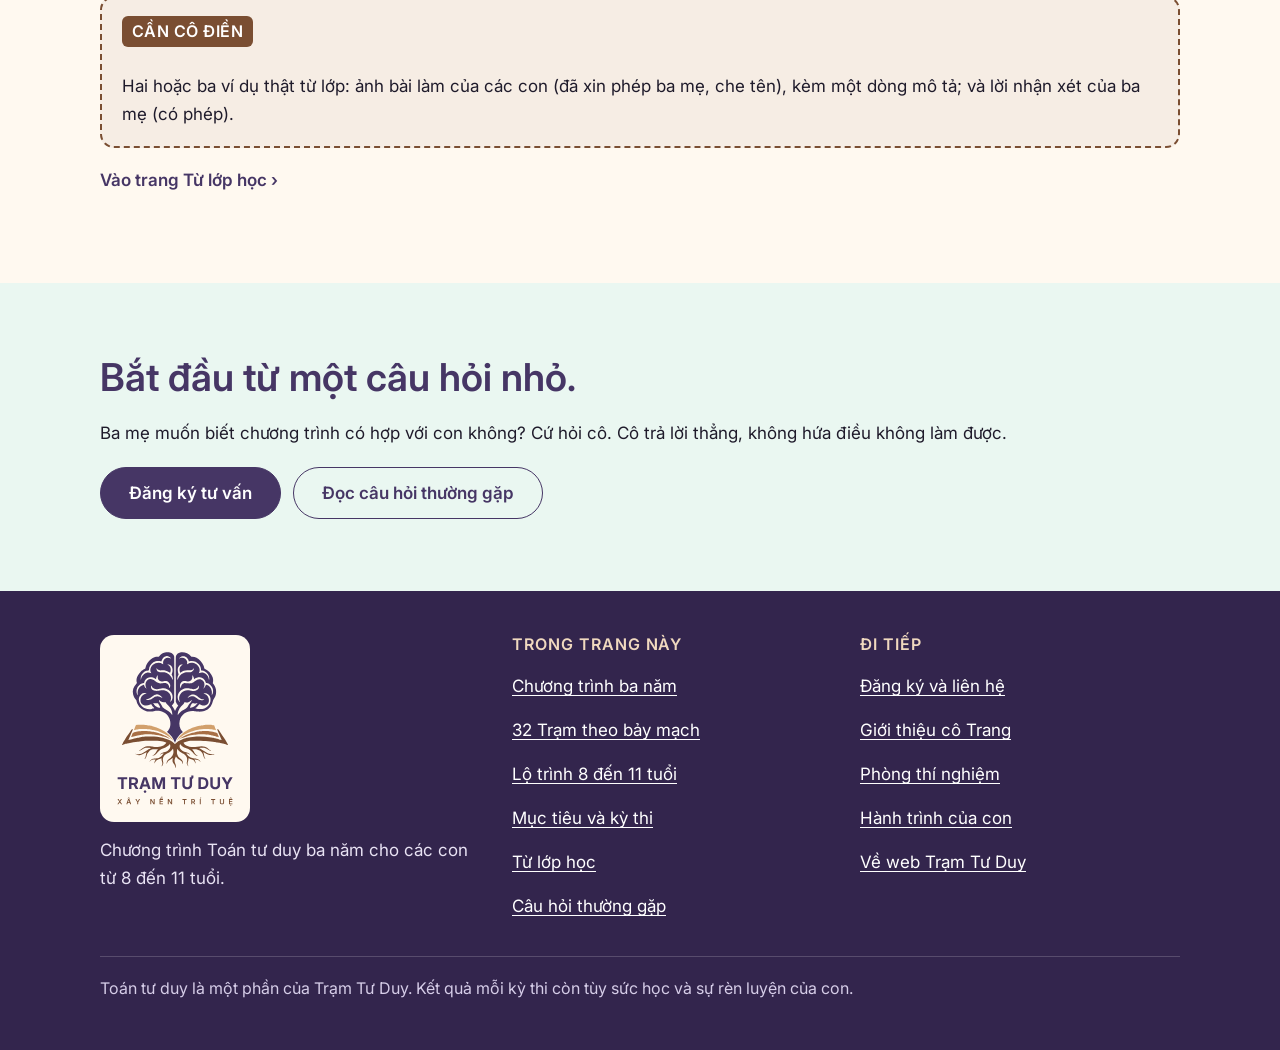
==== commit 8a098534: "Thêm cổng kiểm kiem_site.py (số liệu, liên kết, chữ, chia sẻ, tốc độ, cấu trúc), sửa menu máy tính C" ====
--- a/index.html
+++ b/index.html
@@ -63,7 +63,7 @@
 <p class="mo__loi">Ba năm, 32 Trạm. Mỗi Trạm là một câu hỏi lớn, để con hiểu tận gốc rồi mới đi tiếp.</p>
 <div class="hang-nut"><a class="btn btn--chinh" href="/32-tram/">Xem 32 Trạm</a><a class="btn btn--phu" href="/dang-ky/">Đăng ký tư vấn</a></div>
 <ul class="so-chip">
-<li><b>3</b><span>năm, lớp 3 đến lớp 5</span></li>
+<li><b>3</b><span>năm học</span></li>
 <li><b>32</b><span>Trạm</span></li>
 <li><b>7</b><span>mạch tư duy</span></li>
 <li><b>252</b><span>buổi học</span></li>
@@ -147,7 +147,7 @@
 
 <section class="khoi khoi--bac-ha"><div class="wrap">
 <div class="khoi__dau"><span class="nhan">Một tuần học của con</span><h2>Hai buổi trên lớp, một phiếu ở nhà.</h2></div>
-<div class="luoi luoi--3">
+<div class="luoi luoi--4">
 <div class="the"><h3>Trên lớp</h3><p>Hai buổi mỗi tuần. Mỗi buổi mở bằng 5 đến 10 phút nhớ lại bài cũ. Năm 1 và năm 2 có thêm Góc không gian 10 phút với khối, giấy, gương.</p></div>
 <div class="the"><h3>Ở nhà</h3><p>Một phiếu sau mỗi buổi, phần chính khoảng 15 phút ở năm đầu; phần ★ đến ★★★ cho con muốn thử sức. Ba mẹ ghi giờ, ký tên, và hỏi con một câu “vì sao?”.</p></div>
 <div class="the"><h3>Khi gặp khó khăn</h3><p>Con viết một câu hỏi vào ô “Khi gặp khó khăn”. Đầu buổi sau, cả lớp cùng gỡ từ chính câu hỏi của các con.</p></div>
--- a/tai-san/css/site.css
+++ b/tai-san/css/site.css
@@ -64,6 +64,8 @@
 .menu ul { list-style: none; margin: 0; padding: 0; display: grid; gap: 2px; }
 .menu a { display: flex; align-items: center; min-height: 48px; padding: 0 12px; border-radius: 10px; text-decoration: none; font-weight: 500; color: var(--chu); }
 .menu a:hover, .menu a[aria-current="page"] { background: var(--tim-nen); color: var(--tim); }
+.menu a.btn--chinh, .menu a.btn--chinh:hover { background: var(--tim); color: #fff; }
+.menu a.btn--chinh:hover { background: var(--tim-dam); }
 .menu .menu__phu { margin-top: 10px; padding-top: 10px; border-top: 1px solid var(--vien); }
 .menu .menu__phu a { color: var(--chu-phu); font-weight: 400; }
 .menu .btn { width: 100%; margin-top: 10px; }
@@ -71,13 +73,13 @@
 .js .menu[hidden] { display: none; }
 .dau__hang { flex-wrap: wrap; }
 .menu { flex-basis: 100%; }
-@media (min-width: 1040px) {
+@media (min-width: 1180px) {
   .js .nut-menu { display: none; }
   .dau__hang { min-height: 72px; flex-wrap: nowrap; }
   .js .menu[hidden] { display: block; }
   .menu { padding: 0; flex: 1; flex-basis: auto; }
   .menu ul { display: flex; align-items: center; justify-content: flex-end; gap: 2px; }
-  .menu a { min-height: 44px; padding: 0 12px; }
+  .menu a { min-height: 44px; padding: 0 10px; white-space: nowrap; }
   .menu .menu__phu { margin: 0 0 0 8px; padding: 0 0 0 8px; border-top: 0; border-left: 1px solid var(--vien); }
   .menu .menu__khong-pc { display: none; }
   .menu .btn { width: auto; margin: 0 0 0 8px; min-height: 44px; padding: 0 20px; }
@@ -93,6 +95,7 @@
 .btn--sang:hover { background: var(--tim-nen); }
 .btn:active { transform: scale(.98); }
 .hang-nut { display: flex; flex-wrap: wrap; gap: 12px; margin-top: 1.5rem; }
+@media (max-width: 479px) { .hang-nut .btn { width: 100%; } }
 .lien-ket-mui { font-weight: 600; text-decoration: none; }
 .lien-ket-mui::after { content: " ›"; }
 .lien-ket-mui:hover { text-decoration: underline; }
